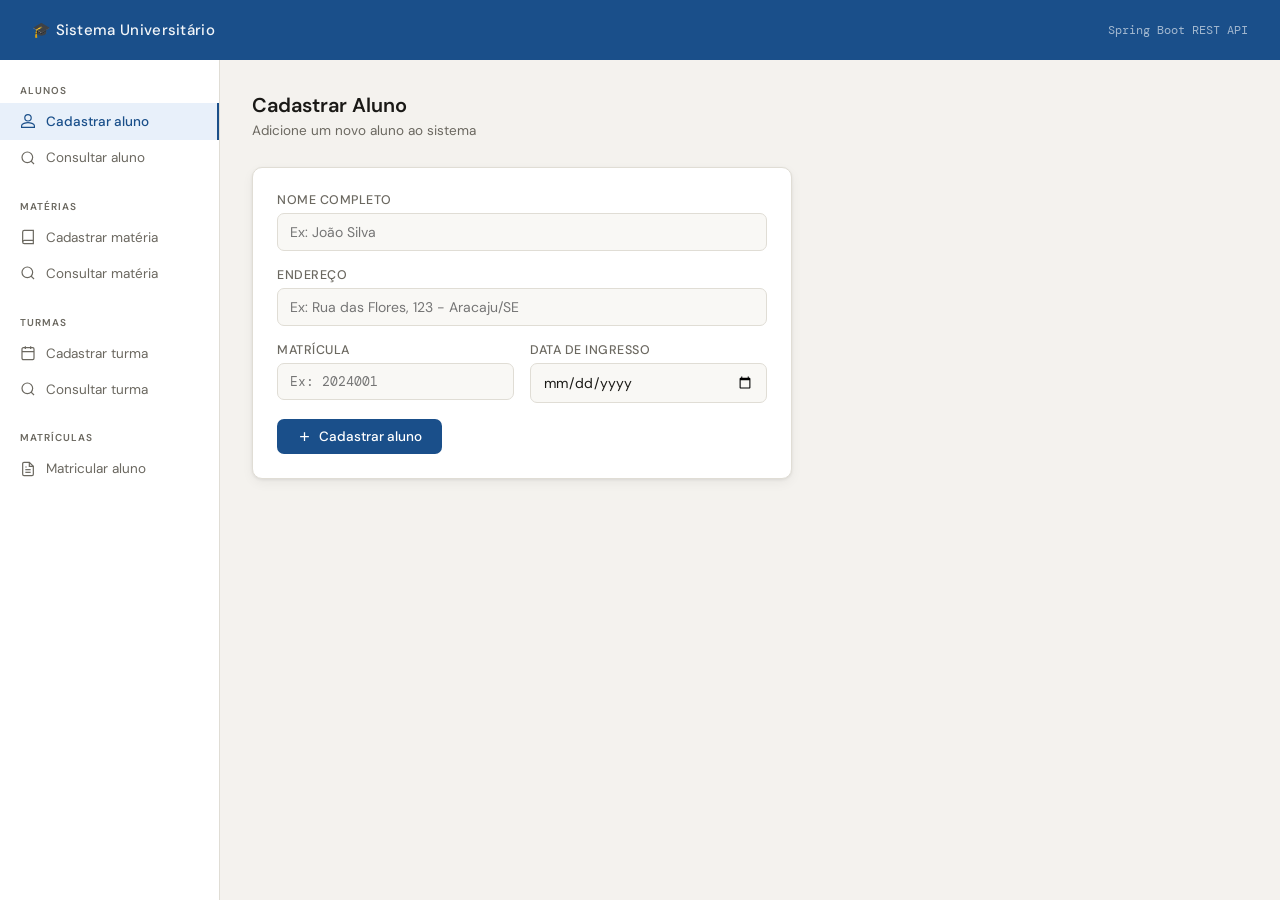
==== src/main/resources/static/index.html @ 88c9b05a "Corrige cadastro de materia e consulta de turma" ====
<!DOCTYPE html>
<html lang="pt-BR">
<head>
  <meta charset="UTF-8">
  <meta name="viewport" content="width=device-width, initial-scale=1.0">
  <title>Sistema Universitário</title>

  <!-- Google Fonts -->
  <link href="https://fonts.googleapis.com/css2?family=DM+Sans:wght@300;400;500;600&family=DM+Mono:wght@400;500&display=swap" rel="stylesheet">

  <!-- CSS externo -->
  <link rel="stylesheet" href="style.css">
</head>
<body>

<header>
  <h1>🎓 Sistema Universitário</h1>
  <span>Spring Boot REST API</span>
</header>

<div class="layout">

  <!-- ── MENU LATERAL ── -->
  <nav>
    <div class="nav-section">
      <div class="nav-label">Alunos</div>
      <button class="active" onclick="goTo('alunos-cadastro', this)">
        <svg fill="none" stroke="currentColor" stroke-width="1.8" viewBox="0 0 24 24">
          <path d="M12 12c2.7 0 4.8-2.1 4.8-4.8S14.7 2.4 12 2.4 7.2 4.5 7.2 7.2 9.3 12 12 12zm0 2.4c-3.2 0-9.6 1.6-9.6 4.8v2.4h19.2v-2.4c0-3.2-6.4-4.8-9.6-4.8z"/>
        </svg>
        Cadastrar aluno
      </button>
      <button onclick="goTo('alunos-consulta', this)">
        <svg fill="none" stroke="currentColor" stroke-width="1.8" viewBox="0 0 24 24">
          <circle cx="11" cy="11" r="8"/><path d="m21 21-4.35-4.35"/>
        </svg>
        Consultar aluno
      </button>
    </div>

    <div class="nav-section">
      <div class="nav-label">Matérias</div>
      <button onclick="goTo('materias-cadastro', this)">
        <svg fill="none" stroke="currentColor" stroke-width="1.8" viewBox="0 0 24 24">
          <path d="M4 19.5A2.5 2.5 0 0 1 6.5 17H20"/>
          <path d="M6.5 2H20v20H6.5A2.5 2.5 0 0 1 4 19.5v-15A2.5 2.5 0 0 1 6.5 2z"/>
        </svg>
        Cadastrar matéria
      </button>
      <button onclick="goTo('materias-consulta', this)">
        <svg fill="none" stroke="currentColor" stroke-width="1.8" viewBox="0 0 24 24">
          <circle cx="11" cy="11" r="8"/><path d="m21 21-4.35-4.35"/>
        </svg>
        Consultar matéria
      </button>
    </div>

    <div class="nav-section">
      <div class="nav-label">Turmas</div>
      <button onclick="goTo('turmas-cadastro', this)">
        <svg fill="none" stroke="currentColor" stroke-width="1.8" viewBox="0 0 24 24">
          <rect x="3" y="4" width="18" height="18" rx="2"/>
          <path d="M16 2v4M8 2v4M3 10h18"/>
        </svg>
        Cadastrar turma
      </button>
      <button onclick="goTo('turmas-consulta', this)">
        <svg fill="none" stroke="currentColor" stroke-width="1.8" viewBox="0 0 24 24">
          <circle cx="11" cy="11" r="8"/><path d="m21 21-4.35-4.35"/>
        </svg>
        Consultar turma
      </button>
    </div>

    <div class="nav-section">
      <div class="nav-label">Matrículas</div>
      <button onclick="goTo('matriculas', this)">
        <svg fill="none" stroke="currentColor" stroke-width="1.8" viewBox="0 0 24 24">
          <path d="M14 2H6a2 2 0 0 0-2 2v16a2 2 0 0 0 2 2h12a2 2 0 0 0 2-2V8z"/>
          <polyline points="14,2 14,8 20,8"/>
          <line x1="16" y1="13" x2="8" y2="13"/>
          <line x1="16" y1="17" x2="8" y2="17"/>
          <polyline points="10,9 9,9 8,9"/>
        </svg>
        Matricular aluno
      </button>
    </div>
  </nav>

  <!-- ── CONTEÚDO PRINCIPAL ── -->
  <main>

    <!-- CADASTRAR ALUNO -->
    <div id="alunos-cadastro" class="page active">
      <div class="page-header">
        <h2>Cadastrar Aluno</h2>
        <p>Adicione um novo aluno ao sistema</p>
      </div>
      <div class="card" style="max-width: 540px;">
        <div class="form-group">
          <label>Nome completo</label>
          <input type="text" id="aluno-nome" placeholder="Ex: João Silva">
        </div>
        <div class="form-group">
          <label>Endereço</label>
          <input type="text" id="aluno-endereco" placeholder="Ex: Rua das Flores, 123 - Aracaju/SE">
        </div>
        <div class="form-row">
          <div class="form-group">
            <label>Matrícula</label>
            <input type="text" id="aluno-matricula" placeholder="Ex: 2024001" class="mono">
          </div>
          <div class="form-group">
            <label>Data de ingresso</label>
            <input type="date" id="aluno-data">
          </div>
        </div>
        <button class="btn btn-primary" onclick="cadastrarAluno()">
          <svg width="15" height="15" fill="none" stroke="currentColor" stroke-width="2" viewBox="0 0 24 24">
            <path d="M12 5v14M5 12h14"/>
          </svg>
          Cadastrar aluno
        </button>
      </div>
    </div>

    <!-- CONSULTAR ALUNO -->
    <div id="alunos-consulta" class="page">
      <div class="page-header">
        <h2>Consultar Aluno</h2>
        <p>Busque um aluno pela matrícula</p>
      </div>
      <div class="search-bar">
        <input type="text" id="busca-matricula" placeholder="Digite a matrícula..." class="mono"
               onkeydown="if(event.key==='Enter') buscarAluno()">
        <button class="btn btn-primary" onclick="buscarAluno()">Buscar</button>
      </div>
      <div id="resultado-aluno"></div>
    </div>

    <!-- CADASTRAR MATÉRIA -->
    <div id="materias-cadastro" class="page">
      <div class="page-header">
        <h2>Cadastrar Matéria</h2>
        <p>Adicione uma nova matéria ao sistema</p>
      </div>
      <div class="card" style="max-width: 540px;">
        <div class="form-row">
          <div class="form-group">
            <label>Código</label>
            <input type="text" id="materia-codigo" placeholder="Ex: MAT001" class="mono">
          </div>
          <div class="form-group">
            <label>Nome</label>
            <input type="text" id="materia-nome" placeholder="Ex: Cálculo I">
          </div>
        </div>
        <div class="form-group">
          <label>Ementa</label>
          <textarea id="materia-ementa" placeholder="Descreva o conteúdo da matéria..."></textarea>
        </div>
        <button class="btn btn-primary" onclick="cadastrarMateria()">
          <svg width="15" height="15" fill="none" stroke="currentColor" stroke-width="2" viewBox="0 0 24 24">
            <path d="M12 5v14M5 12h14"/>
          </svg>
          Cadastrar matéria
        </button>
      </div>
    </div>

    <!-- CONSULTAR MATÉRIA -->
    <div id="materias-consulta" class="page">
      <div class="page-header">
        <h2>Consultar Matéria</h2>
        <p>Busque uma matéria pelo código</p>
      </div>
      <div class="search-bar">
        <input type="text" id="busca-materia" placeholder="Digite o código da matéria..." class="mono"
               onkeydown="if(event.key==='Enter') buscarMateria()">
        <button class="btn btn-primary" onclick="buscarMateria()">Buscar</button>
      </div>
      <div id="resultado-materia"></div>
    </div>

    <!-- CADASTRAR TURMA -->
    <div id="turmas-cadastro" class="page">
      <div class="page-header">
        <h2>Cadastrar Turma</h2>
        <p>Adicione uma nova turma ao sistema</p>
      </div>
      <div class="card" style="max-width: 540px;">
        <div class="form-group">
          <label>Código da turma</label>
          <input type="text" id="turma-codigo" placeholder="Ex: TUR2024A" class="mono">
        </div>
        <button class="btn btn-primary" onclick="cadastrarTurma()">
          <svg width="15" height="15" fill="none" stroke="currentColor" stroke-width="2" viewBox="0 0 24 24">
            <path d="M12 5v14M5 12h14"/>
          </svg>
          Cadastrar turma
        </button>
      </div>
    </div>

    <!-- CONSULTAR TURMA -->
    <div id="turmas-consulta" class="page">
      <div class="page-header">
        <h2>Consultar Turma</h2>
        <p>Busque uma turma pelo código</p>
      </div>
      <div class="search-bar">
        <input type="text" id="busca-turma" placeholder="Digite o código da turma..." class="mono"
               onkeydown="if(event.key==='Enter') buscarTurma()">
        <button class="btn btn-primary" onclick="buscarTurma()">Buscar</button>
      </div>
      <div id="resultado-turma"></div>
    </div>

    <!-- MATRICULAR ALUNO -->
    <div id="matriculas" class="page">
      <div class="page-header">
        <h2>Matricular Aluno</h2>
        <p>Vincule um aluno a uma matéria e turma com suas notas</p>
      </div>
      <div class="card" style="max-width: 540px;">
        <div class="note">
          ⚠️ Use os IDs internos do aluno, matéria e turma. Os IDs aparecem no toast ao cadastrar cada um.
        </div>
        <div class="form-row">
          <div class="form-group">
            <label>ID do Aluno</label>
            <input type="number" id="mat-aluno-id" placeholder="Ex: 1" class="mono">
          </div>
          <div class="form-group">
            <label>ID da Matéria</label>
            <input type="number" id="mat-materia-id" placeholder="Ex: 1" class="mono">
          </div>
          <div class="form-group">
            <label>ID da Turma</label>
            <input type="number" id="mat-turma-id" placeholder="Ex: 1" class="mono">
          </div>
        </div>
        <div class="form-row" style="grid-template-columns: 1fr 1fr 1fr;">
          <div class="form-group">
            <label>Nota 1</label>
            <input type="number" id="mat-nota1" min="0" max="10" step="0.1" placeholder="0–10">
          </div>
          <div class="form-group">
            <label>Nota 2</label>
            <input type="number" id="mat-nota2" min="0" max="10" step="0.1" placeholder="0–10">
          </div>
          <div class="form-group">
            <label>Nota 3</label>
            <input type="number" id="mat-nota3" min="0" max="10" step="0.1" placeholder="0–10">
          </div>
        </div>

        <!-- Preview da média calculada em tempo real -->
        <div id="media-preview" style="display:none; margin-bottom:1rem; padding:10px 14px; background:var(--surface2); border:1px solid var(--border); border-radius:7px;">
          <span style="font-size:13px; color:var(--muted);">Média calculada: </span>
          <strong id="media-valor" style="font-family:'DM Mono',monospace; font-size:15px;"></strong>
          <span id="media-status" class="badge" style="margin-left:8px;"></span>
        </div>

        <button class="btn btn-primary" onclick="matricularAluno()">
          <svg width="15" height="15" fill="none" stroke="currentColor" stroke-width="2" viewBox="0 0 24 24">
            <path d="M12 5v14M5 12h14"/>
          </svg>
          Realizar matrícula
        </button>
      </div>
    </div>

  </main>
</div>

<!-- JavaScript externo — SEMPRE no final do body -->
<script src="app.js"></script>

</body>
</html>
---- src/main/resources/static/style.css ----
*, *::before, *::after { box-sizing: border-box; margin: 0; padding: 0; }

:root {
  --bg: #f4f2ee;
  --surface: #ffffff;
  --surface2: #f9f8f5;
  --border: #e0ddd5;
  --text: #1a1916;
  --muted: #6b6860;
  --accent: #1a4f8a;
  --accent-light: #e8f0fa;
  --accent-hover: #153f6e;
  --success: #1e6b3c;
  --success-bg: #e8f5ee;
  --danger: #8b1d1d;
  --danger-bg: #faeaea;
  --warning: #7a4f0a;
  --warning-bg: #fef3e2;
  --radius: 10px;
  --shadow: 0 1px 3px rgba(0,0,0,0.07), 0 4px 12px rgba(0,0,0,0.05);
}

body {
  font-family: 'DM Sans', sans-serif;
  background: var(--bg);
  color: var(--text);
  min-height: 100vh;
}

/* ── HEADER ── */
header {
  background: var(--accent);
  color: white;
  padding: 0 2rem;
  height: 60px;
  display: flex;
  align-items: center;
  justify-content: space-between;
  position: sticky;
  top: 0;
  z-index: 100;
}

header h1 {
  font-size: 15px;
  font-weight: 500;
  letter-spacing: 0.02em;
  opacity: 0.95;
}

header span {
  font-size: 12px;
  opacity: 0.6;
  font-family: 'DM Mono', monospace;
}

/* ── LAYOUT ── */
.layout {
  display: grid;
  grid-template-columns: 220px 1fr;
  min-height: calc(100vh - 60px);
}

/* ── NAV ── */
nav {
  background: var(--surface);
  border-right: 1px solid var(--border);
  padding: 1.5rem 0;
}

nav .nav-section { margin-bottom: 1.5rem; }

nav .nav-label {
  font-size: 10px;
  font-weight: 600;
  letter-spacing: 0.1em;
  color: var(--muted);
  text-transform: uppercase;
  padding: 0 1.25rem;
  margin-bottom: 0.4rem;
}

nav button {
  display: flex;
  align-items: center;
  gap: 10px;
  width: 100%;
  padding: 0.6rem 1.25rem;
  background: none;
  border: none;
  cursor: pointer;
  font-size: 13.5px;
  font-family: 'DM Sans', sans-serif;
  color: var(--muted);
  text-align: left;
  border-radius: 0;
  transition: background 0.15s, color 0.15s;
}

nav button:hover { background: var(--bg); color: var(--text); }

nav button.active {
  background: var(--accent-light);
  color: var(--accent);
  font-weight: 500;
  border-right: 2px solid var(--accent);
}

nav button svg { width: 16px; height: 16px; flex-shrink: 0; }

/* ── MAIN ── */
main {
  padding: 2rem;
  overflow-y: auto;
}

.page { display: none; }
.page.active { display: block; }

/* ── PAGE HEADER ── */
.page-header { margin-bottom: 1.75rem; }

.page-header h2 {
  font-size: 20px;
  font-weight: 600;
  color: var(--text);
}

.page-header p {
  font-size: 13.5px;
  color: var(--muted);
  margin-top: 4px;
}

/* ── CARD ── */
.card {
  background: var(--surface);
  border: 1px solid var(--border);
  border-radius: var(--radius);
  padding: 1.5rem;
  box-shadow: var(--shadow);
}

/* ── FORM ── */
.form-group { margin-bottom: 1rem; }

label {
  display: block;
  font-size: 12.5px;
  font-weight: 500;
  color: var(--muted);
  margin-bottom: 5px;
  text-transform: uppercase;
  letter-spacing: 0.04em;
}

input, textarea {
  width: 100%;
  padding: 9px 12px;
  border: 1px solid var(--border);
  border-radius: 7px;
  font-family: 'DM Sans', sans-serif;
  font-size: 14px;
  color: var(--text);
  background: var(--surface2);
  transition: border 0.15s;
  outline: none;
}

input:focus, textarea:focus {
  border-color: var(--accent);
  background: white;
}

textarea { resize: vertical; min-height: 80px; }

.form-row {
  display: grid;
  grid-template-columns: 1fr 1fr;
  gap: 1rem;
}

/* ── BOTÕES ── */
.btn {
  padding: 9px 20px;
  border-radius: 7px;
  border: none;
  font-family: 'DM Sans', sans-serif;
  font-size: 13.5px;
  font-weight: 500;
  cursor: pointer;
  transition: all 0.15s;
  display: inline-flex;
  align-items: center;
  gap: 7px;
}

.btn-primary { background: var(--accent); color: white; }
.btn-primary:hover { background: var(--accent-hover); }
.btn-outline { background: white; color: var(--text); border: 1px solid var(--border); }
.btn-outline:hover { background: var(--bg); }
.btn-sm { padding: 6px 14px; font-size: 12.5px; }

/* ── SEARCH BAR ── */
.search-bar {
  display: flex;
  gap: 8px;
  margin-bottom: 1.5rem;
}

.search-bar input { flex: 1; max-width: 380px; }

/* ── RESULT CARD ── */
.result-card {
  background: var(--surface);
  border: 1px solid var(--border);
  border-radius: var(--radius);
  overflow: hidden;
  box-shadow: var(--shadow);
  margin-top: 1.25rem;
}

.result-header {
  background: var(--accent-light);
  border-bottom: 1px solid var(--border);
  padding: 1rem 1.25rem;
  display: flex;
  align-items: center;
  gap: 12px;
}

.avatar {
  width: 40px;
  height: 40px;
  border-radius: 50%;
  background: var(--accent);
  color: white;
  display: flex;
  align-items: center;
  justify-content: center;
  font-weight: 600;
  font-size: 14px;
  flex-shrink: 0;
}

.result-header h3 { font-size: 15px; font-weight: 600; }
.result-header p { font-size: 12px; color: var(--muted); margin-top: 2px; }
.result-body { padding: 1.25rem; }

/* ── INFO GRID ── */
.info-grid {
  display: grid;
  grid-template-columns: 1fr 1fr;
  gap: 0.75rem;
  margin-bottom: 1.25rem;
}

.info-item .info-label {
  font-size: 11px;
  color: var(--muted);
  text-transform: uppercase;
  letter-spacing: 0.05em;
  margin-bottom: 3px;
}

.info-item .info-value { font-size: 14px; font-weight: 500; }

/* ── SECTION TITLE ── */
.section-title {
  font-size: 11.5px;
  font-weight: 600;
  color: var(--muted);
  text-transform: uppercase;
  letter-spacing: 0.08em;
  margin-bottom: 0.75rem;
  padding-bottom: 0.5rem;
  border-bottom: 1px solid var(--border);
}

/* ── TABLE ── */
table { width: 100%; border-collapse: collapse; font-size: 13.5px; }

th {
  text-align: left;
  font-size: 11px;
  font-weight: 600;
  color: var(--muted);
  text-transform: uppercase;
  letter-spacing: 0.06em;
  padding: 8px 12px;
  background: var(--surface2);
  border-bottom: 1px solid var(--border);
}

td {
  padding: 10px 12px;
  border-bottom: 1px solid var(--border);
  color: var(--text);
}

tr:last-child td { border-bottom: none; }
tr:hover td { background: var(--bg); }

/* ── BADGE ── */
.badge {
  display: inline-flex;
  align-items: center;
  padding: 3px 10px;
  border-radius: 20px;
  font-size: 12px;
  font-weight: 500;
}

.badge-success { background: var(--success-bg); color: var(--success); }
.badge-danger  { background: var(--danger-bg);  color: var(--danger); }
.badge-warning { background: var(--warning-bg); color: var(--warning); }
.badge-info    { background: var(--accent-light); color: var(--accent); }

/* ── TOAST ── */
.toast {
  position: fixed;
  bottom: 1.5rem;
  right: 1.5rem;
  padding: 12px 18px;
  border-radius: var(--radius);
  font-size: 13.5px;
  font-weight: 500;
  box-shadow: 0 4px 20px rgba(0,0,0,0.15);
  z-index: 999;
  animation: slideUp 0.3s ease;
  max-width: 320px;
  display: flex;
  align-items: center;
  gap: 8px;
}

.toast-success { background: var(--success-bg); color: var(--success); border: 1px solid #a3d9b5; }
.toast-error   { background: var(--danger-bg);  color: var(--danger);  border: 1px solid #f5b5b5; }

@keyframes slideUp {
  from { opacity: 0; transform: translateY(10px); }
  to   { opacity: 1; transform: translateY(0); }
}

/* ── UTILITÁRIOS ── */
.divider { border: none; border-top: 1px solid var(--border); margin: 1.25rem 0; }

.note {
  background: var(--warning-bg);
  border: 1px solid #f5d9a0;
  border-radius: 7px;
  padding: 10px 14px;
  font-size: 12.5px;
  color: var(--warning);
  margin-bottom: 1rem;
}

.mono { font-family: 'DM Mono', monospace; font-size: 13px; }

.loading {
  display: inline-block;
  width: 16px;
  height: 16px;
  border: 2px solid rgba(255,255,255,0.4);
  border-top-color: white;
  border-radius: 50%;
  animation: spin 0.6s linear infinite;
}

@keyframes spin { to { transform: rotate(360deg); } }
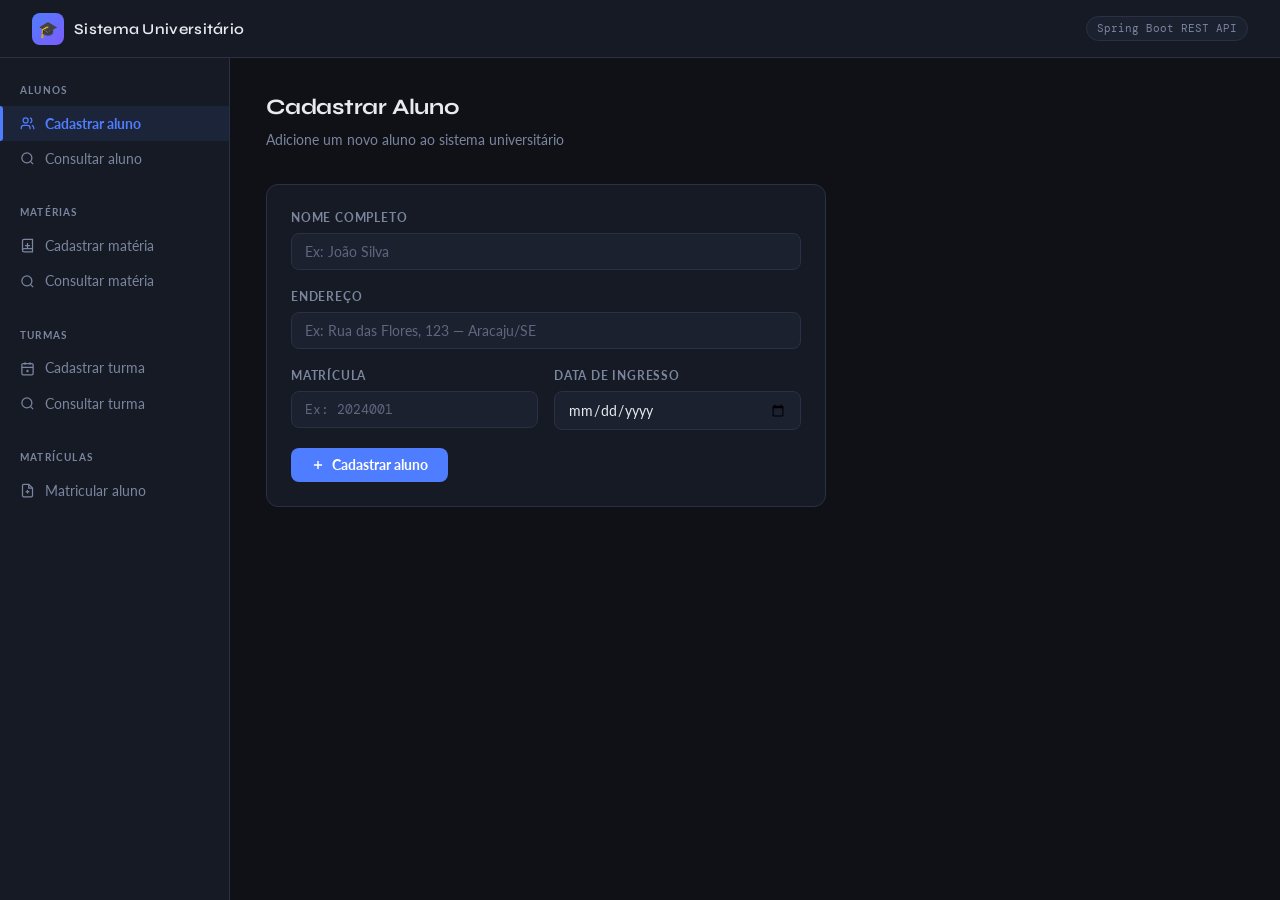
==== commit 77b2a9b4: "front corrigido" ====
--- a/src/main/resources/static/index.html
+++ b/src/main/resources/static/index.html
@@ -4,18 +4,17 @@
   <meta charset="UTF-8">
   <meta name="viewport" content="width=device-width, initial-scale=1.0">
   <title>Sistema Universitário</title>
-
-  <!-- Google Fonts -->
-  <link href="https://fonts.googleapis.com/css2?family=DM+Sans:wght@300;400;500;600&family=DM+Mono:wght@400;500&display=swap" rel="stylesheet">
-
-  <!-- CSS externo -->
+  <link href="https://fonts.googleapis.com/css2?family=Syne:wght@400;500;600;700&family=DM+Mono:wght@400;500&family=Lato:wght@300;400;700&display=swap" rel="stylesheet">
   <link rel="stylesheet" href="style.css">
 </head>
 <body>
 
 <header>
-  <h1>🎓 Sistema Universitário</h1>
-  <span>Spring Boot REST API</span>
+  <div class="header-brand">
+    <div class="header-icon">🎓</div>
+    <h1>Sistema Universitário</h1>
+  </div>
+  <span class="header-badge">Spring Boot REST API</span>
 </header>
 
 <div class="layout">
@@ -25,13 +24,16 @@
     <div class="nav-section">
       <div class="nav-label">Alunos</div>
       <button class="active" onclick="goTo('alunos-cadastro', this)">
-        <svg fill="none" stroke="currentColor" stroke-width="1.8" viewBox="0 0 24 24">
-          <path d="M12 12c2.7 0 4.8-2.1 4.8-4.8S14.7 2.4 12 2.4 7.2 4.5 7.2 7.2 9.3 12 12 12zm0 2.4c-3.2 0-9.6 1.6-9.6 4.8v2.4h19.2v-2.4c0-3.2-6.4-4.8-9.6-4.8z"/>
+        <svg fill="none" stroke="currentColor" stroke-width="2" viewBox="0 0 24 24">
+          <path d="M16 21v-2a4 4 0 0 0-4-4H6a4 4 0 0 0-4 4v2"/>
+          <circle cx="9" cy="7" r="4"/>
+          <path d="M22 21v-2a4 4 0 0 0-3-3.87"/>
+          <path d="M16 3.13a4 4 0 0 1 0 7.75"/>
         </svg>
         Cadastrar aluno
       </button>
       <button onclick="goTo('alunos-consulta', this)">
-        <svg fill="none" stroke="currentColor" stroke-width="1.8" viewBox="0 0 24 24">
+        <svg fill="none" stroke="currentColor" stroke-width="2" viewBox="0 0 24 24">
           <circle cx="11" cy="11" r="8"/><path d="m21 21-4.35-4.35"/>
         </svg>
         Consultar aluno
@@ -41,14 +43,15 @@
     <div class="nav-section">
       <div class="nav-label">Matérias</div>
       <button onclick="goTo('materias-cadastro', this)">
-        <svg fill="none" stroke="currentColor" stroke-width="1.8" viewBox="0 0 24 24">
+        <svg fill="none" stroke="currentColor" stroke-width="2" viewBox="0 0 24 24">
           <path d="M4 19.5A2.5 2.5 0 0 1 6.5 17H20"/>
           <path d="M6.5 2H20v20H6.5A2.5 2.5 0 0 1 4 19.5v-15A2.5 2.5 0 0 1 6.5 2z"/>
+          <path d="M12 8v8M8 12h8"/>
         </svg>
         Cadastrar matéria
       </button>
       <button onclick="goTo('materias-consulta', this)">
-        <svg fill="none" stroke="currentColor" stroke-width="1.8" viewBox="0 0 24 24">
+        <svg fill="none" stroke="currentColor" stroke-width="2" viewBox="0 0 24 24">
           <circle cx="11" cy="11" r="8"/><path d="m21 21-4.35-4.35"/>
         </svg>
         Consultar matéria
@@ -58,14 +61,15 @@
     <div class="nav-section">
       <div class="nav-label">Turmas</div>
       <button onclick="goTo('turmas-cadastro', this)">
-        <svg fill="none" stroke="currentColor" stroke-width="1.8" viewBox="0 0 24 24">
+        <svg fill="none" stroke="currentColor" stroke-width="2" viewBox="0 0 24 24">
           <rect x="3" y="4" width="18" height="18" rx="2"/>
           <path d="M16 2v4M8 2v4M3 10h18"/>
+          <path d="M12 14v4M10 16h4"/>
         </svg>
         Cadastrar turma
       </button>
       <button onclick="goTo('turmas-consulta', this)">
-        <svg fill="none" stroke="currentColor" stroke-width="1.8" viewBox="0 0 24 24">
+        <svg fill="none" stroke="currentColor" stroke-width="2" viewBox="0 0 24 24">
           <circle cx="11" cy="11" r="8"/><path d="m21 21-4.35-4.35"/>
         </svg>
         Consultar turma
@@ -75,12 +79,11 @@
     <div class="nav-section">
       <div class="nav-label">Matrículas</div>
       <button onclick="goTo('matriculas', this)">
-        <svg fill="none" stroke="currentColor" stroke-width="1.8" viewBox="0 0 24 24">
+        <svg fill="none" stroke="currentColor" stroke-width="2" viewBox="0 0 24 24">
           <path d="M14 2H6a2 2 0 0 0-2 2v16a2 2 0 0 0 2 2h12a2 2 0 0 0 2-2V8z"/>
           <polyline points="14,2 14,8 20,8"/>
-          <line x1="16" y1="13" x2="8" y2="13"/>
-          <line x1="16" y1="17" x2="8" y2="17"/>
-          <polyline points="10,9 9,9 8,9"/>
+          <line x1="12" y1="11" x2="12" y2="17"/>
+          <line x1="9" y1="14" x2="15" y2="14"/>
         </svg>
         Matricular aluno
       </button>
@@ -90,20 +93,20 @@
   <!-- ── CONTEÚDO PRINCIPAL ── -->
   <main>
 
-    <!-- CADASTRAR ALUNO -->
+    <!-- ════ CADASTRAR ALUNO ════ -->
     <div id="alunos-cadastro" class="page active">
       <div class="page-header">
         <h2>Cadastrar Aluno</h2>
-        <p>Adicione um novo aluno ao sistema</p>
-      </div>
-      <div class="card" style="max-width: 540px;">
+        <p>Adicione um novo aluno ao sistema universitário</p>
+      </div>
+      <div class="card" style="max-width:560px;">
         <div class="form-group">
           <label>Nome completo</label>
           <input type="text" id="aluno-nome" placeholder="Ex: João Silva">
         </div>
         <div class="form-group">
           <label>Endereço</label>
-          <input type="text" id="aluno-endereco" placeholder="Ex: Rua das Flores, 123 - Aracaju/SE">
+          <input type="text" id="aluno-endereco" placeholder="Ex: Rua das Flores, 123 — Aracaju/SE">
         </div>
         <div class="form-row">
           <div class="form-group">
@@ -116,7 +119,7 @@
           </div>
         </div>
         <button class="btn btn-primary" onclick="cadastrarAluno()">
-          <svg width="15" height="15" fill="none" stroke="currentColor" stroke-width="2" viewBox="0 0 24 24">
+          <svg width="14" height="14" fill="none" stroke="currentColor" stroke-width="2.5" viewBox="0 0 24 24">
             <path d="M12 5v14M5 12h14"/>
           </svg>
           Cadastrar aluno
@@ -124,43 +127,43 @@
       </div>
     </div>
 
-    <!-- CONSULTAR ALUNO -->
+    <!-- ════ CONSULTAR ALUNO ════ -->
     <div id="alunos-consulta" class="page">
       <div class="page-header">
         <h2>Consultar Aluno</h2>
-        <p>Busque um aluno pela matrícula</p>
+        <p>Busque pelo número de matrícula para ver dados e desempenho</p>
       </div>
       <div class="search-bar">
         <input type="text" id="busca-matricula" placeholder="Digite a matrícula..." class="mono"
                onkeydown="if(event.key==='Enter') buscarAluno()">
         <button class="btn btn-primary" onclick="buscarAluno()">Buscar</button>
       </div>
-      <div id="resultado-aluno"></div>
-    </div>
-
-    <!-- CADASTRAR MATÉRIA -->
+      <div id="resultado-aluno" class="result-wrap"></div>
+    </div>
+
+    <!-- ════ CADASTRAR MATÉRIA ════ -->
     <div id="materias-cadastro" class="page">
       <div class="page-header">
         <h2>Cadastrar Matéria</h2>
-        <p>Adicione uma nova matéria ao sistema</p>
-      </div>
-      <div class="card" style="max-width: 540px;">
+        <p>Registre uma nova matéria com ementa e código</p>
+      </div>
+      <div class="card" style="max-width:560px;">
         <div class="form-row">
           <div class="form-group">
             <label>Código</label>
             <input type="text" id="materia-codigo" placeholder="Ex: MAT001" class="mono">
           </div>
           <div class="form-group">
-            <label>Nome</label>
+            <label>Nome da matéria</label>
             <input type="text" id="materia-nome" placeholder="Ex: Cálculo I">
           </div>
         </div>
         <div class="form-group">
           <label>Ementa</label>
-          <textarea id="materia-ementa" placeholder="Descreva o conteúdo da matéria..."></textarea>
+          <textarea id="materia-ementa" placeholder="Descreva o conteúdo programático da matéria..."></textarea>
         </div>
         <button class="btn btn-primary" onclick="cadastrarMateria()">
-          <svg width="15" height="15" fill="none" stroke="currentColor" stroke-width="2" viewBox="0 0 24 24">
+          <svg width="14" height="14" fill="none" stroke="currentColor" stroke-width="2.5" viewBox="0 0 24 24">
             <path d="M12 5v14M5 12h14"/>
           </svg>
           Cadastrar matéria
@@ -168,33 +171,33 @@
       </div>
     </div>
 
-    <!-- CONSULTAR MATÉRIA -->
+    <!-- ════ CONSULTAR MATÉRIA ════ -->
     <div id="materias-consulta" class="page">
       <div class="page-header">
         <h2>Consultar Matéria</h2>
-        <p>Busque uma matéria pelo código</p>
+        <p>Busque pelo código para ver a ementa e detalhes</p>
       </div>
       <div class="search-bar">
         <input type="text" id="busca-materia" placeholder="Digite o código da matéria..." class="mono"
                onkeydown="if(event.key==='Enter') buscarMateria()">
         <button class="btn btn-primary" onclick="buscarMateria()">Buscar</button>
       </div>
-      <div id="resultado-materia"></div>
-    </div>
-
-    <!-- CADASTRAR TURMA -->
+      <div id="resultado-materia" class="result-wrap"></div>
+    </div>
+
+    <!-- ════ CADASTRAR TURMA ════ -->
     <div id="turmas-cadastro" class="page">
       <div class="page-header">
         <h2>Cadastrar Turma</h2>
-        <p>Adicione uma nova turma ao sistema</p>
-      </div>
-      <div class="card" style="max-width: 540px;">
+        <p>Crie uma nova turma com código único</p>
+      </div>
+      <div class="card" style="max-width:560px;">
         <div class="form-group">
           <label>Código da turma</label>
           <input type="text" id="turma-codigo" placeholder="Ex: TUR2024A" class="mono">
         </div>
         <button class="btn btn-primary" onclick="cadastrarTurma()">
-          <svg width="15" height="15" fill="none" stroke="currentColor" stroke-width="2" viewBox="0 0 24 24">
+          <svg width="14" height="14" fill="none" stroke="currentColor" stroke-width="2.5" viewBox="0 0 24 24">
             <path d="M12 5v14M5 12h14"/>
           </svg>
           Cadastrar turma
@@ -202,68 +205,71 @@
       </div>
     </div>
 
-    <!-- CONSULTAR TURMA -->
+    <!-- ════ CONSULTAR TURMA ════ -->
     <div id="turmas-consulta" class="page">
       <div class="page-header">
         <h2>Consultar Turma</h2>
-        <p>Busque uma turma pelo código</p>
+        <p>Veja alunos matriculados, notas e situação de aprovação</p>
       </div>
       <div class="search-bar">
         <input type="text" id="busca-turma" placeholder="Digite o código da turma..." class="mono"
                onkeydown="if(event.key==='Enter') buscarTurma()">
         <button class="btn btn-primary" onclick="buscarTurma()">Buscar</button>
       </div>
-      <div id="resultado-turma"></div>
-    </div>
-
-    <!-- MATRICULAR ALUNO -->
+      <div id="resultado-turma" class="result-wrap"></div>
+    </div>
+
+    <!-- ════ MATRICULAR ALUNO ════ -->
     <div id="matriculas" class="page">
       <div class="page-header">
         <h2>Matricular Aluno</h2>
-        <p>Vincule um aluno a uma matéria e turma com suas notas</p>
-      </div>
-      <div class="card" style="max-width: 540px;">
+        <p>Vincule um aluno a uma matéria e turma, lançando suas notas</p>
+      </div>
+      <div class="card" style="max-width:560px;">
         <div class="note">
-          ⚠️ Use os IDs internos do aluno, matéria e turma. Os IDs aparecem no toast ao cadastrar cada um.
-        </div>
-        <div class="form-row">
+          ⚠️ Use os IDs internos — eles aparecem no toast ao cadastrar cada item.
+        </div>
+        <div class="form-row-3">
           <div class="form-group">
             <label>ID do Aluno</label>
-            <input type="number" id="mat-aluno-id" placeholder="Ex: 1" class="mono">
+            <input type="number" id="mat-aluno-id" placeholder="Ex: 1" class="mono" min="1">
           </div>
           <div class="form-group">
             <label>ID da Matéria</label>
-            <input type="number" id="mat-materia-id" placeholder="Ex: 1" class="mono">
+            <input type="number" id="mat-materia-id" placeholder="Ex: 1" class="mono" min="1">
           </div>
           <div class="form-group">
             <label>ID da Turma</label>
-            <input type="number" id="mat-turma-id" placeholder="Ex: 1" class="mono">
-          </div>
-        </div>
-        <div class="form-row" style="grid-template-columns: 1fr 1fr 1fr;">
+            <input type="number" id="mat-turma-id" placeholder="Ex: 1" class="mono" min="1">
+          </div>
+        </div>
+
+        <hr class="divider">
+
+        <div class="form-row-3">
           <div class="form-group">
             <label>Nota 1</label>
-            <input type="number" id="mat-nota1" min="0" max="10" step="0.1" placeholder="0–10">
+            <input type="number" id="mat-nota1" min="0" max="10" step="0.1" placeholder="0 – 10">
           </div>
           <div class="form-group">
             <label>Nota 2</label>
-            <input type="number" id="mat-nota2" min="0" max="10" step="0.1" placeholder="0–10">
+            <input type="number" id="mat-nota2" min="0" max="10" step="0.1" placeholder="0 – 10">
           </div>
           <div class="form-group">
             <label>Nota 3</label>
-            <input type="number" id="mat-nota3" min="0" max="10" step="0.1" placeholder="0–10">
+            <input type="number" id="mat-nota3" min="0" max="10" step="0.1" placeholder="0 – 10">
           </div>
         </div>
 
         <!-- Preview da média calculada em tempo real -->
-        <div id="media-preview" style="display:none; margin-bottom:1rem; padding:10px 14px; background:var(--surface2); border:1px solid var(--border); border-radius:7px;">
-          <span style="font-size:13px; color:var(--muted);">Média calculada: </span>
-          <strong id="media-valor" style="font-family:'DM Mono',monospace; font-size:15px;"></strong>
-          <span id="media-status" class="badge" style="margin-left:8px;"></span>
+        <div id="media-preview" class="media-preview">
+          <span style="font-size:12px;color:var(--muted);text-transform:uppercase;letter-spacing:.06em;">Média</span>
+          <span class="media-num" id="media-valor">—</span>
+          <span id="media-status"></span>
         </div>
 
         <button class="btn btn-primary" onclick="matricularAluno()">
-          <svg width="15" height="15" fill="none" stroke="currentColor" stroke-width="2" viewBox="0 0 24 24">
+          <svg width="14" height="14" fill="none" stroke="currentColor" stroke-width="2.5" viewBox="0 0 24 24">
             <path d="M12 5v14M5 12h14"/>
           </svg>
           Realizar matrícula
@@ -274,8 +280,6 @@
   </main>
 </div>
 
-<!-- JavaScript externo — SEMPRE no final do body -->
 <script src="app.js"></script>
-
 </body>
-</html>
+</html>
--- a/src/main/resources/static/style.css
+++ b/src/main/resources/static/style.css
@@ -1,83 +1,118 @@
 *, *::before, *::after { box-sizing: border-box; margin: 0; padding: 0; }
 
 :root {
-  --bg: #f4f2ee;
-  --surface: #ffffff;
-  --surface2: #f9f8f5;
-  --border: #e0ddd5;
-  --text: #1a1916;
-  --muted: #6b6860;
-  --accent: #1a4f8a;
-  --accent-light: #e8f0fa;
-  --accent-hover: #153f6e;
-  --success: #1e6b3c;
-  --success-bg: #e8f5ee;
-  --danger: #8b1d1d;
-  --danger-bg: #faeaea;
-  --warning: #7a4f0a;
-  --warning-bg: #fef3e2;
-  --radius: 10px;
-  --shadow: 0 1px 3px rgba(0,0,0,0.07), 0 4px 12px rgba(0,0,0,0.05);
-}
+  --bg:           #0f1117;
+  --surface:      #161a24;
+  --surface2:     #1c2130;
+  --surface3:     #222840;
+  --border:       #2a3045;
+  --border-light: #313a52;
+  --text:         #e8eaf0;
+  --muted:        #7a859e;
+  --accent:       #4f7dff;
+  --accent2:      #7c5cfc;
+  --accent-glow:  rgba(79,125,255,0.18);
+  --success:      #34d399;
+  --success-bg:   rgba(52,211,153,0.12);
+  --danger:       #f87171;
+  --danger-bg:    rgba(248,113,113,0.12);
+  --warning:      #fbbf24;
+  --warning-bg:   rgba(251,191,36,0.10);
+  --radius:       12px;
+  --radius-sm:    8px;
+  --font-display: 'Syne', sans-serif;
+  --font-body:    'Lato', sans-serif;
+  --font-mono:    'DM Mono', monospace;
+}
+
+html { scroll-behavior: smooth; }
 
 body {
-  font-family: 'DM Sans', sans-serif;
+  font-family: var(--font-body);
   background: var(--bg);
   color: var(--text);
   min-height: 100vh;
-}
-
-/* ── HEADER ── */
+  line-height: 1.6;
+}
+
+/* ── HEADER ─────────────────────────────── */
 header {
-  background: var(--accent);
-  color: white;
+  background: var(--surface);
+  border-bottom: 1px solid var(--border);
   padding: 0 2rem;
-  height: 60px;
+  height: 58px;
   display: flex;
   align-items: center;
   justify-content: space-between;
   position: sticky;
   top: 0;
-  z-index: 100;
+  z-index: 200;
+  backdrop-filter: blur(10px);
+}
+
+.header-brand {
+  display: flex;
+  align-items: center;
+  gap: 10px;
+}
+
+.header-icon {
+  width: 32px;
+  height: 32px;
+  background: linear-gradient(135deg, var(--accent), var(--accent2));
+  border-radius: 8px;
+  display: flex;
+  align-items: center;
+  justify-content: center;
+  font-size: 16px;
 }
 
 header h1 {
+  font-family: var(--font-display);
   font-size: 15px;
-  font-weight: 500;
+  font-weight: 600;
   letter-spacing: 0.02em;
-  opacity: 0.95;
-}
-
-header span {
-  font-size: 12px;
-  opacity: 0.6;
-  font-family: 'DM Mono', monospace;
-}
-
-/* ── LAYOUT ── */
+  color: var(--text);
+}
+
+.header-badge {
+  font-family: var(--font-mono);
+  font-size: 11px;
+  color: var(--muted);
+  background: var(--surface2);
+  border: 1px solid var(--border);
+  padding: 3px 10px;
+  border-radius: 20px;
+}
+
+/* ── LAYOUT ─────────────────────────────── */
 .layout {
   display: grid;
-  grid-template-columns: 220px 1fr;
-  min-height: calc(100vh - 60px);
-}
-
-/* ── NAV ── */
+  grid-template-columns: 230px 1fr;
+  min-height: calc(100vh - 58px);
+}
+
+/* ── NAV ─────────────────────────────────── */
 nav {
   background: var(--surface);
   border-right: 1px solid var(--border);
   padding: 1.5rem 0;
-}
-
-nav .nav-section { margin-bottom: 1.5rem; }
-
-nav .nav-label {
+  position: sticky;
+  top: 58px;
+  height: calc(100vh - 58px);
+  overflow-y: auto;
+}
+
+.nav-section { margin-bottom: 1.75rem; }
+
+.nav-label {
   font-size: 10px;
-  font-weight: 600;
-  letter-spacing: 0.1em;
+  font-weight: 700;
+  letter-spacing: 0.12em;
   color: var(--muted);
   text-transform: uppercase;
   padding: 0 1.25rem;
-  margin-bottom: 0.4rem;
+  margin-bottom: 0.5rem;
 }
 
 nav button {
@@ -90,89 +125,111 @@
   border: none;
   cursor: pointer;
   font-size: 13.5px;
-  font-family: 'DM Sans', sans-serif;
+  font-family: var(--font-body);
   color: var(--muted);
   text-align: left;
-  border-radius: 0;
   transition: background 0.15s, color 0.15s;
-}
-
-nav button:hover { background: var(--bg); color: var(--text); }
+  position: relative;
+}
+
+nav button:hover {
+  background: var(--surface2);
+  color: var(--text);
+}
 
 nav button.active {
-  background: var(--accent-light);
+  background: rgba(79,125,255,0.1);
   color: var(--accent);
-  font-weight: 500;
-  border-right: 2px solid var(--accent);
-}
-
-nav button svg { width: 16px; height: 16px; flex-shrink: 0; }
-
-/* ── MAIN ── */
+  font-weight: 700;
+}
+
+nav button.active::before {
+  content: '';
+  position: absolute;
+  left: 0;
+  top: 0;
+  bottom: 0;
+  width: 3px;
+  background: var(--accent);
+  border-radius: 0 3px 3px 0;
+}
+
+nav button svg { width: 15px; height: 15px; flex-shrink: 0; }
+
+/* ── MAIN ─────────────────────────────────── */
 main {
-  padding: 2rem;
+  padding: 2rem 2.25rem;
   overflow-y: auto;
 }
 
-.page { display: none; }
+.page { display: none; animation: fadeIn 0.2s ease; }
 .page.active { display: block; }
 
-/* ── PAGE HEADER ── */
-.page-header { margin-bottom: 1.75rem; }
+@keyframes fadeIn {
+  from { opacity: 0; transform: translateY(6px); }
+  to   { opacity: 1; transform: translateY(0); }
+}
+
+/* ── PAGE HEADER ─────────────────────────── */
+.page-header { margin-bottom: 2rem; }
 
 .page-header h2 {
-  font-size: 20px;
-  font-weight: 600;
-  color: var(--text);
+  font-family: var(--font-display);
+  font-size: 22px;
+  font-weight: 700;
+  color: var(--text);
+  letter-spacing: -0.01em;
 }
 
 .page-header p {
   font-size: 13.5px;
   color: var(--muted);
-  margin-top: 4px;
-}
-
-/* ── CARD ── */
+  margin-top: 5px;
+}
+
+/* ── CARD ─────────────────────────────────── */
 .card {
   background: var(--surface);
   border: 1px solid var(--border);
   border-radius: var(--radius);
   padding: 1.5rem;
-  box-shadow: var(--shadow);
-}
-
-/* ── FORM ── */
-.form-group { margin-bottom: 1rem; }
+}
+
+/* ── FORM ─────────────────────────────────── */
+.form-group { margin-bottom: 1.1rem; }
 
 label {
   display: block;
-  font-size: 12.5px;
-  font-weight: 500;
-  color: var(--muted);
-  margin-bottom: 5px;
+  font-size: 11.5px;
+  font-weight: 700;
+  color: var(--muted);
+  margin-bottom: 6px;
   text-transform: uppercase;
-  letter-spacing: 0.04em;
-}
-
-input, textarea {
+  letter-spacing: 0.07em;
+}
+
+input, textarea, select {
   width: 100%;
-  padding: 9px 12px;
-  border: 1px solid var(--border);
-  border-radius: 7px;
-  font-family: 'DM Sans', sans-serif;
+  padding: 9px 13px;
+  border: 1px solid var(--border);
+  border-radius: var(--radius-sm);
+  font-family: var(--font-body);
   font-size: 14px;
   color: var(--text);
   background: var(--surface2);
-  transition: border 0.15s;
+  transition: border 0.15s, box-shadow 0.15s;
   outline: none;
 }
 
-input:focus, textarea:focus {
+input:focus, textarea:focus, select:focus {
   border-color: var(--accent);
-  background: white;
-}
-
-textarea { resize: vertical; min-height: 80px; }
+  box-shadow: 0 0 0 3px var(--accent-glow);
+  background: var(--surface3);
+}
+
+input::placeholder, textarea::placeholder { color: var(--muted); opacity: 0.7; }
+
+textarea { resize: vertical; min-height: 90px; }
 
 .form-row {
   display: grid;
@@ -180,14 +237,20 @@
   gap: 1rem;
 }
 
-/* ── BOTÕES ── */
+.form-row-3 {
+  display: grid;
+  grid-template-columns: 1fr 1fr 1fr;
+  gap: 1rem;
+}
+
+/* ── BOTÕES ─────────────────────────────── */
 .btn {
   padding: 9px 20px;
-  border-radius: 7px;
+  border-radius: var(--radius-sm);
   border: none;
-  font-family: 'DM Sans', sans-serif;
-  font-size: 13.5px;
-  font-weight: 500;
+  font-family: var(--font-body);
+  font-size: 13.5px;
+  font-weight: 700;
   cursor: pointer;
   transition: all 0.15s;
   display: inline-flex;
@@ -195,128 +258,209 @@
   gap: 7px;
 }
 
-.btn-primary { background: var(--accent); color: white; }
-.btn-primary:hover { background: var(--accent-hover); }
-.btn-outline { background: white; color: var(--text); border: 1px solid var(--border); }
-.btn-outline:hover { background: var(--bg); }
-.btn-sm { padding: 6px 14px; font-size: 12.5px; }
-
-/* ── SEARCH BAR ── */
+.btn-primary {
+  background: var(--accent);
+  color: white;
+  box-shadow: 0 0 0 0 var(--accent-glow);
+}
+
+.btn-primary:hover {
+  background: #3d6be8;
+  box-shadow: 0 0 16px var(--accent-glow);
+  transform: translateY(-1px);
+}
+
+.btn-primary:active { transform: translateY(0); }
+
+/* ── SEARCH BAR ─────────────────────────── */
 .search-bar {
   display: flex;
   gap: 8px;
-  margin-bottom: 1.5rem;
+  margin-bottom: 0;
 }
 
 .search-bar input { flex: 1; max-width: 380px; }
 
-/* ── RESULT CARD ── */
+/* ── RESULT CARD ─────────────────────────── */
+.result-wrap { margin-top: 1.5rem; }
+
 .result-card {
   background: var(--surface);
   border: 1px solid var(--border);
   border-radius: var(--radius);
   overflow: hidden;
-  box-shadow: var(--shadow);
-  margin-top: 1.25rem;
 }
 
 .result-header {
-  background: var(--accent-light);
+  background: var(--surface2);
   border-bottom: 1px solid var(--border);
-  padding: 1rem 1.25rem;
-  display: flex;
-  align-items: center;
-  gap: 12px;
+  padding: 1.1rem 1.4rem;
+  display: flex;
+  align-items: center;
+  gap: 14px;
 }
 
 .avatar {
-  width: 40px;
-  height: 40px;
+  width: 42px;
+  height: 42px;
   border-radius: 50%;
-  background: var(--accent);
+  background: linear-gradient(135deg, var(--accent), var(--accent2));
   color: white;
   display: flex;
   align-items: center;
   justify-content: center;
+  font-family: var(--font-display);
+  font-weight: 700;
+  font-size: 16px;
+  flex-shrink: 0;
+}
+
+.result-header h3 {
+  font-family: var(--font-display);
+  font-size: 16px;
   font-weight: 600;
-  font-size: 14px;
-  flex-shrink: 0;
-}
-
-.result-header h3 { font-size: 15px; font-weight: 600; }
+}
+
 .result-header p { font-size: 12px; color: var(--muted); margin-top: 2px; }
-.result-body { padding: 1.25rem; }
-
-/* ── INFO GRID ── */
+
+.result-body { padding: 1.4rem; }
+
+/* ── INFO GRID ─────────────────────────── */
 .info-grid {
   display: grid;
-  grid-template-columns: 1fr 1fr;
-  gap: 0.75rem;
-  margin-bottom: 1.25rem;
-}
-
-.info-item .info-label {
+  grid-template-columns: repeat(3, 1fr);
+  gap: 0.85rem;
+  margin-bottom: 1.4rem;
+}
+
+.info-item {
+  background: var(--surface2);
+  border: 1px solid var(--border);
+  border-radius: var(--radius-sm);
+  padding: 0.75rem 1rem;
+}
+
+.info-label {
+  font-size: 10.5px;
+  color: var(--muted);
+  text-transform: uppercase;
+  letter-spacing: 0.06em;
+  margin-bottom: 4px;
+}
+
+.info-value {
+  font-family: var(--font-mono);
+  font-size: 13.5px;
+  font-weight: 500;
+  color: var(--text);
+}
+
+/* ── SECTION TITLE ─────────────────────── */
+.section-title {
   font-size: 11px;
+  font-weight: 700;
   color: var(--muted);
   text-transform: uppercase;
-  letter-spacing: 0.05em;
-  margin-bottom: 3px;
-}
-
-.info-item .info-value { font-size: 14px; font-weight: 500; }
-
-/* ── SECTION TITLE ── */
-.section-title {
-  font-size: 11.5px;
-  font-weight: 600;
-  color: var(--muted);
-  text-transform: uppercase;
-  letter-spacing: 0.08em;
+  letter-spacing: 0.1em;
   margin-bottom: 0.75rem;
   padding-bottom: 0.5rem;
   border-bottom: 1px solid var(--border);
 }
 
-/* ── TABLE ── */
+/* ── TABLE ─────────────────────────────── */
+.table-wrap {
+  overflow-x: auto;
+  border-radius: var(--radius-sm);
+  border: 1px solid var(--border);
+}
+
 table { width: 100%; border-collapse: collapse; font-size: 13.5px; }
+
+thead { background: var(--surface2); }
 
 th {
   text-align: left;
-  font-size: 11px;
-  font-weight: 600;
+  font-size: 10.5px;
+  font-weight: 700;
   color: var(--muted);
   text-transform: uppercase;
-  letter-spacing: 0.06em;
-  padding: 8px 12px;
-  background: var(--surface2);
+  letter-spacing: 0.08em;
+  padding: 10px 14px;
   border-bottom: 1px solid var(--border);
+  white-space: nowrap;
 }
 
 td {
-  padding: 10px 12px;
+  padding: 11px 14px;
   border-bottom: 1px solid var(--border);
   color: var(--text);
 }
 
 tr:last-child td { border-bottom: none; }
-tr:hover td { background: var(--bg); }
-
-/* ── BADGE ── */
+tbody tr:hover td { background: rgba(79,125,255,0.04); }
+td.mono { font-family: var(--font-mono); font-size: 13px; }
+
+/* ── BADGE ──────────────────────────────── */
 .badge {
   display: inline-flex;
   align-items: center;
+  gap: 4px;
   padding: 3px 10px;
   border-radius: 20px;
   font-size: 12px;
+  font-weight: 700;
+  white-space: nowrap;
+}
+
+.badge-success { background: var(--success-bg); color: var(--success); border: 1px solid rgba(52,211,153,0.25); }
+.badge-danger  { background: var(--danger-bg);  color: var(--danger);  border: 1px solid rgba(248,113,113,0.25); }
+.badge-info    { background: var(--accent-glow); color: var(--accent); border: 1px solid rgba(79,125,255,0.2); }
+.badge-warning { background: var(--warning-bg); color: var(--warning); border: 1px solid rgba(251,191,36,0.25); }
+
+/* ── MEDIA PREVIEW ─────────────────────── */
+.media-preview {
+  display: none;
+  align-items: center;
+  gap: 10px;
+  background: var(--surface2);
+  border: 1px solid var(--border);
+  border-radius: var(--radius-sm);
+  padding: 10px 14px;
+  margin-bottom: 1rem;
+  font-size: 13.5px;
+}
+
+.media-preview.visible { display: flex; }
+
+.media-num {
+  font-family: var(--font-mono);
+  font-size: 18px;
   font-weight: 500;
-}
-
-.badge-success { background: var(--success-bg); color: var(--success); }
-.badge-danger  { background: var(--danger-bg);  color: var(--danger); }
-.badge-warning { background: var(--warning-bg); color: var(--warning); }
-.badge-info    { background: var(--accent-light); color: var(--accent); }
-
-/* ── TOAST ── */
+  color: var(--text);
+}
+
+/* ── NOTE / AVISO ────────────────────────── */
+.note {
+  background: var(--warning-bg);
+  border: 1px solid rgba(251,191,36,0.25);
+  border-radius: var(--radius-sm);
+  padding: 10px 14px;
+  font-size: 12.5px;
+  color: var(--warning);
+  margin-bottom: 1.1rem;
+}
+
+/* ── EMPTY STATE ─────────────────────────── */
+.empty-state {
+  text-align: center;
+  padding: 3rem 1rem;
+  color: var(--muted);
+}
+
+.empty-state .empty-icon { font-size: 36px; margin-bottom: 0.75rem; }
+.empty-state p { font-size: 14px; }
+
+/* ── TOAST ─────────────────────────────── */
 .toast {
   position: fixed;
   bottom: 1.5rem;
@@ -324,47 +468,43 @@
   padding: 12px 18px;
   border-radius: var(--radius);
   font-size: 13.5px;
-  font-weight: 500;
-  box-shadow: 0 4px 20px rgba(0,0,0,0.15);
+  font-weight: 700;
   z-index: 999;
-  animation: slideUp 0.3s ease;
-  max-width: 320px;
+  animation: slideUp 0.25s ease;
+  max-width: 340px;
   display: flex;
   align-items: center;
   gap: 8px;
 }
 
-.toast-success { background: var(--success-bg); color: var(--success); border: 1px solid #a3d9b5; }
-.toast-error   { background: var(--danger-bg);  color: var(--danger);  border: 1px solid #f5b5b5; }
+.toast-success { background: var(--success-bg); color: var(--success); border: 1px solid rgba(52,211,153,0.3); }
+.toast-error   { background: var(--danger-bg);  color: var(--danger);  border: 1px solid rgba(248,113,113,0.3); }
 
 @keyframes slideUp {
-  from { opacity: 0; transform: translateY(10px); }
+  from { opacity: 0; transform: translateY(12px); }
   to   { opacity: 1; transform: translateY(0); }
 }
 
-/* ── UTILITÁRIOS ── */
+/* ── EMENTA BLOCK ────────────────────────── */
+.ementa-block {
+  background: var(--surface2);
+  border: 1px solid var(--border);
+  border-radius: var(--radius-sm);
+  padding: 1rem 1.2rem;
+  font-size: 13.5px;
+  line-height: 1.7;
+  color: var(--text);
+  white-space: pre-wrap;
+}
+
+/* ── DIVIDER ─────────────────────────────── */
 .divider { border: none; border-top: 1px solid var(--border); margin: 1.25rem 0; }
 
-.note {
-  background: var(--warning-bg);
-  border: 1px solid #f5d9a0;
-  border-radius: 7px;
-  padding: 10px 14px;
-  font-size: 12.5px;
-  color: var(--warning);
-  margin-bottom: 1rem;
-}
-
-.mono { font-family: 'DM Mono', monospace; font-size: 13px; }
-
-.loading {
-  display: inline-block;
-  width: 16px;
-  height: 16px;
-  border: 2px solid rgba(255,255,255,0.4);
-  border-top-color: white;
-  border-radius: 50%;
-  animation: spin 0.6s linear infinite;
-}
-
-@keyframes spin { to { transform: rotate(360deg); } }
+/* ── UTILITÁRIOS ─────────────────────────── */
+.mono { font-family: var(--font-mono); font-size: 13px; }
+
+/* ── SCROLLBAR ───────────────────────────── */
+::-webkit-scrollbar { width: 6px; height: 6px; }
+::-webkit-scrollbar-track { background: var(--bg); }
+::-webkit-scrollbar-thumb { background: var(--border); border-radius: 3px; }
+::-webkit-scrollbar-thumb:hover { background: var(--muted); }
